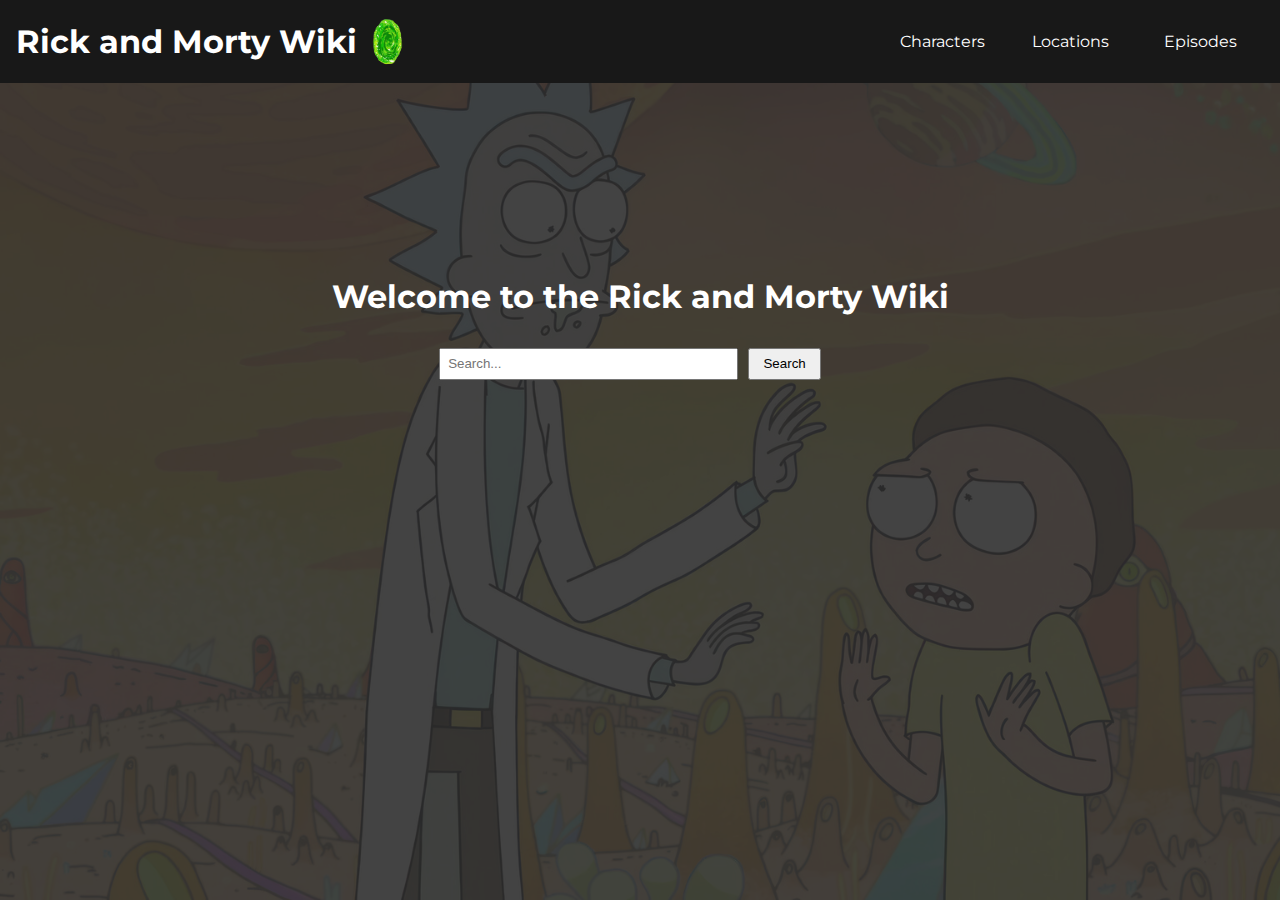
==== index.html @ 6ade48ce "Add files via upload" ====
<!DOCTYPE html>
<html lang="fr">
<head>
  <meta charset="UTF-8">
  <meta name="viewport" content="width=device-width, initial-scale=1.0">
  <title>Rick and Morty Wiki</title>
  <link rel="preconnect" href="https://fonts.googleapis.com">
<link rel="preconnect" href="https://fonts.gstatic.com" crossorigin>
<link href="https://fonts.googleapis.com/css2?family=Montserrat:ital,wght@0,100..900;1,100..900&display=swap" rel="stylesheet">
  <link rel="stylesheet" href="styles.css">
</head>
<body>
  <header>
      <nav>
        <div>
            <a href="index.html" class="left-nav"><h1>Rick and Morty Wiki</h1>
            <img class="img-nav" src="asset/portal-removebg-preview.png"></a>
        </div>
        <ul class="nav-links">
            <li><a href="results.html?type=characters">Characters</a></li>
            <li><a href="results.html?type=locations">Locations</a></li>
            <li><a href="results.html?type=episodes">Episodes</a></li>
        </ul>
    </nav>
  </header>
  <main class="home-content">
    <div class="search-container">
        <h2 class="main-title">Welcome to the Rick and Morty Wiki</h2>
        <div class="search-wrapper">
            <input type="text" id="search-bar" placeholder="Search...">
            <button id="search-button">Search</button>
        </div>
    </div>
  </main>
  <script src="js/home.js"></script>
</body>
</html>
---- styles.css ----
/* ... autres styles ... */

body {
    font-family: "Montserrat", sans-serif;
    margin: 0;
    padding: 0;
    box-sizing: border-box;
    background-color:#2e2e2e ;

  }

  body::after {
    content: "";
    background: url(asset/rickmortywllp.jpg);
    background-size: cover;
    opacity: 0.1;
    top: 0;
    left: 0;
    bottom: 0;
    right: 0;
    position: absolute;
    z-index: -1;   
  }
  
  header {
    background-color: #181818;
    color: #fff;
    padding: 1em;
    position: fixed;
    width: 100%;
  }
  
  header h1 {
    margin: 0;
    color:white;
  }
 
 .left-nav{
    display: flex;
    align-items: center;
    transition :0.3s;
 }
.left-nav:hover{
    color: #fff;
    text-shadow:
      0 0 7px #fff,
      0 0 10px #fff,
      0 0 21px #fff,
      0 0 42px rgb(0, 255, 38),
      0 0 82px rgb(0, 255, 17),
      0 0 92px rgb(0, 255, 34),
      0 0 102px rgb(0, 255, 38),
      0 0 151px rgb(0, 255, 115);
}

.img-nav{
    width: 5%;
    margin:0 10px;
    transition: 0.5s;
    border-radius: 100%;
}
  nav{
    display: flex;
    flex-direction: row;
    justify-content: space-between;
    align-items: center;
  }

  nav ul {
    list-style-type: none;
    padding: 0;
    display: flex;
  }
  
  nav ul li {
    margin-right: 2em;
  }
  
  .nav-links li{
    display: inline-block;
    width: 100px;
    transition: 0.2s;
  }

 .nav-links li:hover{
  transform: scale(1.1);
  font-weight: bold;
 }




  
  nav ul li a {
    color: #fff;
    text-decoration: none;
  }
  .main-title{
    color:white;
    text-align: center;
    font-size: 2em;
  }
  
    #characters{
    display: flex;
    justify-content: space-evenly;
    flex-wrap: wrap;
}
  .category-title{
    margin-top:100px;
    color:white;
  }
  .main-container {
    display: flex;
    align-items: center;
    flex-direction: column;
  }
  main h2{
    width: 100%;
    text-align: center;
  }
  .home-content{
    display: flex;
    justify-content: center;
    align-items: center;
    height: 70vh;
  }
  
  a{
    text-decoration: none;
    color: white;
  }
  .cardCharacter{
    margin:20px 10px;
    background-color: rgba(255, 241, 241, 0.884);
    border-radius: 10px;
    padding: 10px;
    box-shadow: 0px 7px 8px -4px rgba(0,0,0,0.75);
    color:black;
    width: 200px;
    overflow: hidden;
    text-overflow: clip;
  }
  .cardCharacter h2{
    color:black;
    text-align: left;
    
  }
  .cardCharacter img{
    box-shadow: 0px 7px 8px -4px rgba(0,0,0,0.75);
    width: 100%;
  }
  .cardCharacter button{
      width: 100%;
      margin-top:5px;
      background-color: black;
      color:white;
      border:none;
      font-family: "Montserrat", sans-serif;
      font-weight: bold;
      cursor: pointer;
      border-radius: 5px;
  
  }

#locations{
    display: flex;
    flex-wrap:wrap;

    justify-content: space-evenly;
}

  .cardLocation{
    width: 300px;
    text-align: left;
    margin:20px 10px;
    background-color: rgba(255, 255, 255, 0.836);
    border-radius: 10px;
    padding:0px 20px;
    overflow: hidden;
    padding: 10px;
  }
  .cardLocation button{
    width: 100%;
    margin-top:5px;
    background-color: black;
    color:white;
    border:none;
    font-family: "Montserrat", sans-serif;
    font-weight: bold;
    cursor: pointer;
    border-radius: 5px;
  }
  
  .cardLocation p{
    color:rgb(0, 0, 0);
    text-align: left;
  }
 .cardLocation h2{
    text-align: left;
 }
 
 .cardEpisode{
    width:400px;
    text-align: left;
    margin:5px 10px;
    background-color: rgba(255, 255, 255, 0.836);
    border-radius: 10px;
    padding:10px 20px;
    overflow:hidden;

  }
  .cardEpisode button{
    width: 100%;
    margin-top:5px;
    background-color: black;
    color:white;
    border:none;
    font-family: "Montserrat", sans-serif;
    font-weight: bold;
    cursor: pointer;
    border-radius: 5px;
  }
  .cardEpisode h2 , p{
    text-align: left;
    margin:0;
  }

  .search-container {
    display: flex;
    flex-direction: column;
    justify-content: center;
    align-items: center;
  }
  .search-wrapper{
    width:65%;
  }
  
  .search-container h2 {
    margin-bottom: 1em;
  }
  
  .search-container input[type="text"] {
    width: 70%;
    padding: 0.5em;
    margin-right: 0.5em;
  }
  
  .search-container button {
    padding: 0.5em 1em;
  }
  
  #episodes{
    width:100%;
    display: flex;
    justify-content: center;
    flex-wrap: wrap;

  }





/* Style pour la fenêtre modale */
.modal {
    display: none; /* Cacher la modale par défaut */
    position: fixed;
    z-index: 1;
    left: 0;
    top: 0;
    width: 100%;
    height: 100%;
    overflow: auto;
    background-color: rgba(0, 0, 0, 0.5); /* Griser le fond */
    justify-content: center;
    align-items: center;
}

.modal-body p{
  text-align: center;
}
.modal-content {
    background-color: #fff;
    margin: 15% auto;
    padding: 20px;
    border: 1px solid #888;
    width: 80%; /* Largeur de la modale */
    max-width: 600px; /* Largeur maximale */
    position: relative;
}

.close {
    color: #aaa;
    float: right;
    font-size: 28px;
    font-weight: bold;
}

.close:hover,
.close:focus {
    color: black;
    text-decoration: none;
    cursor: pointer;
}
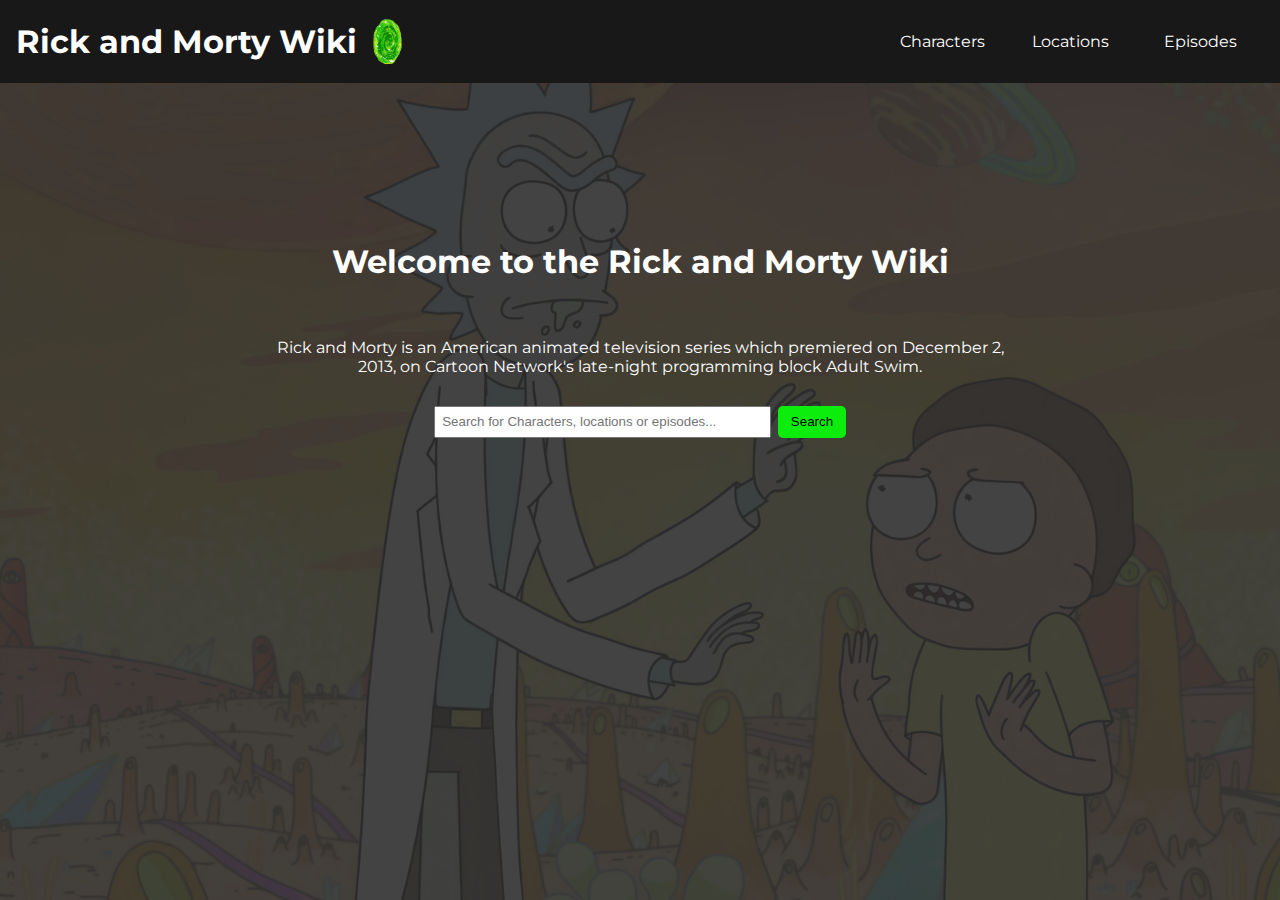
==== commit b7cb829e: "Update" ====
--- a/index.html
+++ b/index.html
@@ -26,8 +26,9 @@
   <main class="home-content">
     <div class="search-container">
         <h2 class="main-title">Welcome to the Rick and Morty Wiki</h2>
+        <p>Rick and Morty is an American animated television series which premiered on December 2, 2013, on Cartoon Network's late-night programming block Adult Swim. </p>
         <div class="search-wrapper">
-            <input type="text" id="search-bar" placeholder="Search...">
+            <input type="text" id="search-bar" placeholder="Search for Characters, locations or episodes...">
             <button id="search-button">Search</button>
         </div>
     </div>
--- a/styles.css
+++ b/styles.css
@@ -1,186 +1,166 @@
 /* ... autres styles ... */
 
 body {
-    font-family: "Montserrat", sans-serif;
-    margin: 0;
-    padding: 0;
-    box-sizing: border-box;
-    background-color:#2e2e2e ;
-
-  }
-
-  body::after {
-    content: "";
-    background: url(asset/rickmortywllp.jpg);
-    background-size: cover;
-    opacity: 0.1;
-    top: 0;
-    left: 0;
-    bottom: 0;
-    right: 0;
-    position: absolute;
-    z-index: -1;   
-  }
+  font-family: "Montserrat", sans-serif;
+  margin: 0;
+  padding: 0;
+  box-sizing: border-box;
+  background-color:#2e2e2e ;
+
+}
+
+body::after {
+  content: "";
+  background: url(asset/rickmortywllp.jpg);
+  background-size:cover;
+  opacity: 0.1;
+  top: 0;
+  left: 0;
+  bottom: 0;
+  right: 0;
+  position: absolute;
+  z-index: -1;   
+}
+
+header {
+  background-color: #181818;
+  color: #fff;
+  padding: 1em;
+  position: fixed;
+  width: 100%;
+  z-index: 99;
+}
+
+header h1 {
+  margin: 0;
+  color:white;
+}
+
+.left-nav{
+  display: flex;
+  align-items: center;
+  transition :0.3s;
+}
+.left-nav:hover{
+  color: #fff;
+  text-shadow:
+    0 0 7px #fff,
+    0 0 10px #fff,
+    0 0 21px #fff,
+    0 0 42px rgb(0, 255, 38),
+    0 0 82px rgb(0, 255, 17),
+    0 0 92px rgb(0, 255, 34),
+    0 0 102px rgb(0, 255, 38),
+    0 0 151px rgb(0, 255, 115);
+}
+
+.img-nav{
+  width: 5%;
+  margin:0 10px;
+  transition: 0.5s;
+  border-radius: 100%;
+}
+nav{
+  display: flex;
+  flex-direction: row;
+  justify-content: space-between;
+  align-items: center;
+}
+
+nav ul {
+  list-style-type: none;
+  padding: 0;
+  display: flex;
+}
+
+nav ul li {
+  margin-right: 2em;
+}
+
+.nav-links li{
+  display: inline-block;
+  width: 100px;
+  transition: 0.2s;
+}
+
+.nav-links li:hover{
+transform: scale(1.1);
+font-weight: bold;
+}
+
+
+
+
+
+nav ul li a {
+  color: #fff;
+  text-decoration: none;
+}
+.main-title{
+  color:white;
+  text-align: center;
+  font-size: 2em;
+}
+
+  #characters{
+  display: flex;
+  justify-content: space-evenly;
+  flex-wrap: wrap;
+}
+#characters p{
+margin-top:100px;
+}
+.category-title{
+  margin-top:100px;
+  color:white;
+}
+.main-container {
+  display: flex;
+  align-items: center;
+  flex-direction: column;
+}
+main h2{
+  width: 100%;
+  text-align: center;
+}
+.home-content{
+  display: flex;
+  justify-content: center;
+  align-items: center;
+  height: 70vh;
+}
+
+a{
+  text-decoration: none;
+  color: white;
+}
+.cardCharacter{
+  display: flex;
+  flex-direction: column;
+  justify-content: space-between;
+  margin:20px 10px;
+  background-color: rgba(255, 241, 241, 0.884);
+  border-radius: 10px;
+
+  box-shadow: 0px 7px 8px -4px rgba(0,0,0,0.75);
+  color:black;
+  width: 250px;
+  transition: 200ms;
+}
+
+.cardCharacter:hover{
+  transform: scale(1.05);
+}
+.cardCharacter h2{
+  color:black;
+  text-align: left;
   
-  header {
-    background-color: #181818;
-    color: #fff;
-    padding: 1em;
-    position: fixed;
-    width: 100%;
-  }
-  
-  header h1 {
-    margin: 0;
-    color:white;
-  }
- 
- .left-nav{
-    display: flex;
-    align-items: center;
-    transition :0.3s;
- }
-.left-nav:hover{
-    color: #fff;
-    text-shadow:
-      0 0 7px #fff,
-      0 0 10px #fff,
-      0 0 21px #fff,
-      0 0 42px rgb(0, 255, 38),
-      0 0 82px rgb(0, 255, 17),
-      0 0 92px rgb(0, 255, 34),
-      0 0 102px rgb(0, 255, 38),
-      0 0 151px rgb(0, 255, 115);
-}
-
-.img-nav{
-    width: 5%;
-    margin:0 10px;
-    transition: 0.5s;
-    border-radius: 100%;
-}
-  nav{
-    display: flex;
-    flex-direction: row;
-    justify-content: space-between;
-    align-items: center;
-  }
-
-  nav ul {
-    list-style-type: none;
-    padding: 0;
-    display: flex;
-  }
-  
-  nav ul li {
-    margin-right: 2em;
-  }
-  
-  .nav-links li{
-    display: inline-block;
-    width: 100px;
-    transition: 0.2s;
-  }
-
- .nav-links li:hover{
-  transform: scale(1.1);
-  font-weight: bold;
- }
-
-
-
-
-  
-  nav ul li a {
-    color: #fff;
-    text-decoration: none;
-  }
-  .main-title{
-    color:white;
-    text-align: center;
-    font-size: 2em;
-  }
-  
-    #characters{
-    display: flex;
-    justify-content: space-evenly;
-    flex-wrap: wrap;
-}
-  .category-title{
-    margin-top:100px;
-    color:white;
-  }
-  .main-container {
-    display: flex;
-    align-items: center;
-    flex-direction: column;
-  }
-  main h2{
-    width: 100%;
-    text-align: center;
-  }
-  .home-content{
-    display: flex;
-    justify-content: center;
-    align-items: center;
-    height: 70vh;
-  }
-  
-  a{
-    text-decoration: none;
-    color: white;
-  }
-  .cardCharacter{
-    margin:20px 10px;
-    background-color: rgba(255, 241, 241, 0.884);
-    border-radius: 10px;
-    padding: 10px;
-    box-shadow: 0px 7px 8px -4px rgba(0,0,0,0.75);
-    color:black;
-    width: 200px;
-    overflow: hidden;
-    text-overflow: clip;
-  }
-  .cardCharacter h2{
-    color:black;
-    text-align: left;
-    
-  }
-  .cardCharacter img{
-    box-shadow: 0px 7px 8px -4px rgba(0,0,0,0.75);
-    width: 100%;
-  }
-  .cardCharacter button{
-      width: 100%;
-      margin-top:5px;
-      background-color: black;
-      color:white;
-      border:none;
-      font-family: "Montserrat", sans-serif;
-      font-weight: bold;
-      cursor: pointer;
-      border-radius: 5px;
-  
-  }
-
-#locations{
-    display: flex;
-    flex-wrap:wrap;
-
-    justify-content: space-evenly;
-}
-
-  .cardLocation{
-    width: 300px;
-    text-align: left;
-    margin:20px 10px;
-    background-color: rgba(255, 255, 255, 0.836);
-    border-radius: 10px;
-    padding:0px 20px;
-    overflow: hidden;
-    padding: 10px;
-  }
-  .cardLocation button{
+}
+.cardCharacter img{
+  box-shadow: 0px 7px 8px -4px rgba(0,0,0,0.75);
+  width: 100%;
+}
+.cardCharacter button{
     width: 100%;
     margin-top:5px;
     background-color: black;
@@ -188,75 +168,175 @@
     border:none;
     font-family: "Montserrat", sans-serif;
     font-weight: bold;
+    font-size: 0.6em;
     cursor: pointer;
     border-radius: 5px;
-  }
+
+}
+
+.image-container {
+  position: relative;
   
-  .cardLocation p{
-    color:rgb(0, 0, 0);
-    text-align: left;
-  }
- .cardLocation h2{
-    text-align: left;
- }
- 
- .cardEpisode{
-    width:400px;
-    text-align: left;
-    margin:5px 10px;
-    background-color: rgba(255, 255, 255, 0.836);
-    border-radius: 10px;
-    padding:10px 20px;
-    overflow:hidden;
-
-  }
-  .cardEpisode button{
-    width: 100%;
-    margin-top:5px;
-    background-color: black;
-    color:white;
-    border:none;
-    font-family: "Montserrat", sans-serif;
-    font-weight: bold;
-    cursor: pointer;
-    border-radius: 5px;
-  }
-  .cardEpisode h2 , p{
-    text-align: left;
-    margin:0;
-  }
-
-  .search-container {
-    display: flex;
-    flex-direction: column;
-    justify-content: center;
-    align-items: center;
-  }
-  .search-wrapper{
-    width:65%;
-  }
+}
+
+.image-container img {
+  width: 100%;
+  height: auto; /* Maintient le ratio de l'image */
+  display: block;
   
-  .search-container h2 {
-    margin-bottom: 1em;
-  }
-  
-  .search-container input[type="text"] {
-    width: 70%;
-    padding: 0.5em;
-    margin-right: 0.5em;
-  }
-  
-  .search-container button {
-    padding: 0.5em 1em;
-  }
-  
-  #episodes{
-    width:100%;
-    display: flex;
-    justify-content: center;
-    flex-wrap: wrap;
-
-  }
+}
+.overlay {
+position: absolute;
+top: 0;
+left: 0;
+width: 100%;
+height: 100%;
+background: linear-gradient(to bottom, rgba(0, 0, 0, 0) 0%, rgba(0, 0, 0, 0.996) 100%);
+z-index: 1; /* Assure que le dégradé se trouve au-dessus de l'image mais en dessous du texte */
+}
+
+
+.text-overlay {
+  position: absolute;
+  bottom: 0;
+  left: 0;
+  color: #fff; /* Couleur du texte */
+  width: 100%;
+  box-sizing: border-box; /* Inclut le padding dans la largeur totale */
+  padding:0px 10px;
+  z-index: 3;
+}
+
+.text-overlay h2 {
+  margin: 10px 0;
+  font-size: 1em; /* Ajustez la taille de police si nécessaire */
+  color:white;
+
+}
+
+#locations{
+  display: flex;
+  flex-wrap:wrap;
+
+  justify-content: space-evenly;
+}
+#locations p{
+color:black;
+}
+
+.cardLocation{
+  width: 300px;
+  text-align: left;
+  margin:20px 10px;
+  background-color: rgba(255, 255, 255, 0.836);
+  border-radius: 10px;
+  padding:0px 20px;
+  overflow: hidden;
+  padding: 10px;
+}
+.cardLocation button{
+  width: 100%;
+  margin-top:5px;
+  background-color: black;
+  color:white;
+  border:none;
+  font-family: "Montserrat", sans-serif;
+  font-weight: bold;
+  cursor: pointer;
+  border-radius: 5px;
+}
+
+.cardLocation p{
+  color:rgb(0, 0, 0);
+  text-align: left;
+}
+.cardLocation h2{
+  text-align: left;
+}
+
+.cardEpisode{
+  width:500px;
+  text-align: left;
+  margin:5px 10px;
+  background-color: rgba(255, 255, 255, 0.836);
+  border-radius: 10px;
+  padding:10px 20px;
+  overflow:hidden;
+
+}
+
+.cardEpisode summary{
+  color:black;
+}
+.cardEpisode button{
+  width: 100%;
+  margin-top:5px;
+  background-color: black;
+  color:white;
+  border:none;
+  font-family: "Montserrat", sans-serif;
+  font-weight: bold;
+  cursor: pointer;
+  border-radius: 5px;
+}
+.cardEpisode p{
+  font-size: 1.5em;
+  margin:0;
+}
+
+.search-container {
+  display: flex;
+  flex-direction: column;
+  justify-content: center;
+  align-items: center;
+}
+
+.search-container p{
+  color:white;
+  width: 60%;
+  text-align: center;
+  margin:30px 0;
+}
+.search-wrapper{
+  display: flex;
+  justify-content: center;
+  width:50%;
+}
+
+.search-container h2 {
+  margin-top:50px
+}
+
+.search-container input[type="text"] {
+  width: 50%;
+  padding: 0.5em;
+  margin-right: 0.5em;
+}
+
+.search-container button {
+  padding: 0.5em 1em;
+  background-color: rgb(13, 237, 13);
+  border:none;
+  border-radius: 5px;
+  cursor:pointer
+}
+
+#episodes{
+  width:100%;
+  display: flex;
+  flex-direction: column;
+  justify-content: center;
+  align-items: center;
+
+}
+#episodes p{
+  color:rgb(0, 0, 0);
+}
+
+.cardEpisode h2 , p{
+  text-align: left;
+  color:black;
+}
 
 
 
@@ -264,42 +344,49 @@
 
 /* Style pour la fenêtre modale */
 .modal {
-    display: none; /* Cacher la modale par défaut */
-    position: fixed;
-    z-index: 1;
-    left: 0;
-    top: 0;
-    width: 100%;
-    height: 100%;
-    overflow: auto;
-    background-color: rgba(0, 0, 0, 0.5); /* Griser le fond */
-    justify-content: center;
-    align-items: center;
-}
-
-.modal-body p{
-  text-align: center;
+  display: none; /* Cacher la modale par défaut */
+  position: fixed;
+  z-index: 100;
+  width: 100%;
+  height: 100%;
+  overflow: auto;
+  background-color: rgba(0, 0, 0, 0.815); /* Griser le fond */
+  justify-content: center;
+  align-items: center;
+}
+
+#modal-body p{
+margin :10px 0;
+text-shadow: 2px 2px 2px #000000;
+}
+#modal-body{
+display: flex;
+flex-direction: column;
+justify-content: center;
+align-items: center;
 }
 .modal-content {
-    background-color: #fff;
-    margin: 15% auto;
-    padding: 20px;
-    border: 1px solid #888;
-    width: 80%; /* Largeur de la modale */
-    max-width: 600px; /* Largeur maximale */
-    position: relative;
+  background-image: url("/asset/rick-and-morty-wallpaper-portal-wallpaper-001.jpg");
+  background-color: #ffffffe4;
+  margin:0;
+  padding: 20px;
+  border: 1px solid #000000;
+  width: 30%; /* Largeur de la modale */
+  max-width: 600px; /* Largeur maximale */
+  position: relative;
+  border-radius: 5%;
 }
 
 .close {
-    color: #aaa;
-    float: right;
-    font-size: 28px;
-    font-weight: bold;
+  color: #aaa;
+  float: right;
+  font-size: 28px;
+  font-weight: bold;
 }
 
 .close:hover,
 .close:focus {
-    color: black;
-    text-decoration: none;
-    cursor: pointer;
+  color: black;
+  text-decoration: none;
+  cursor: pointer;
 }